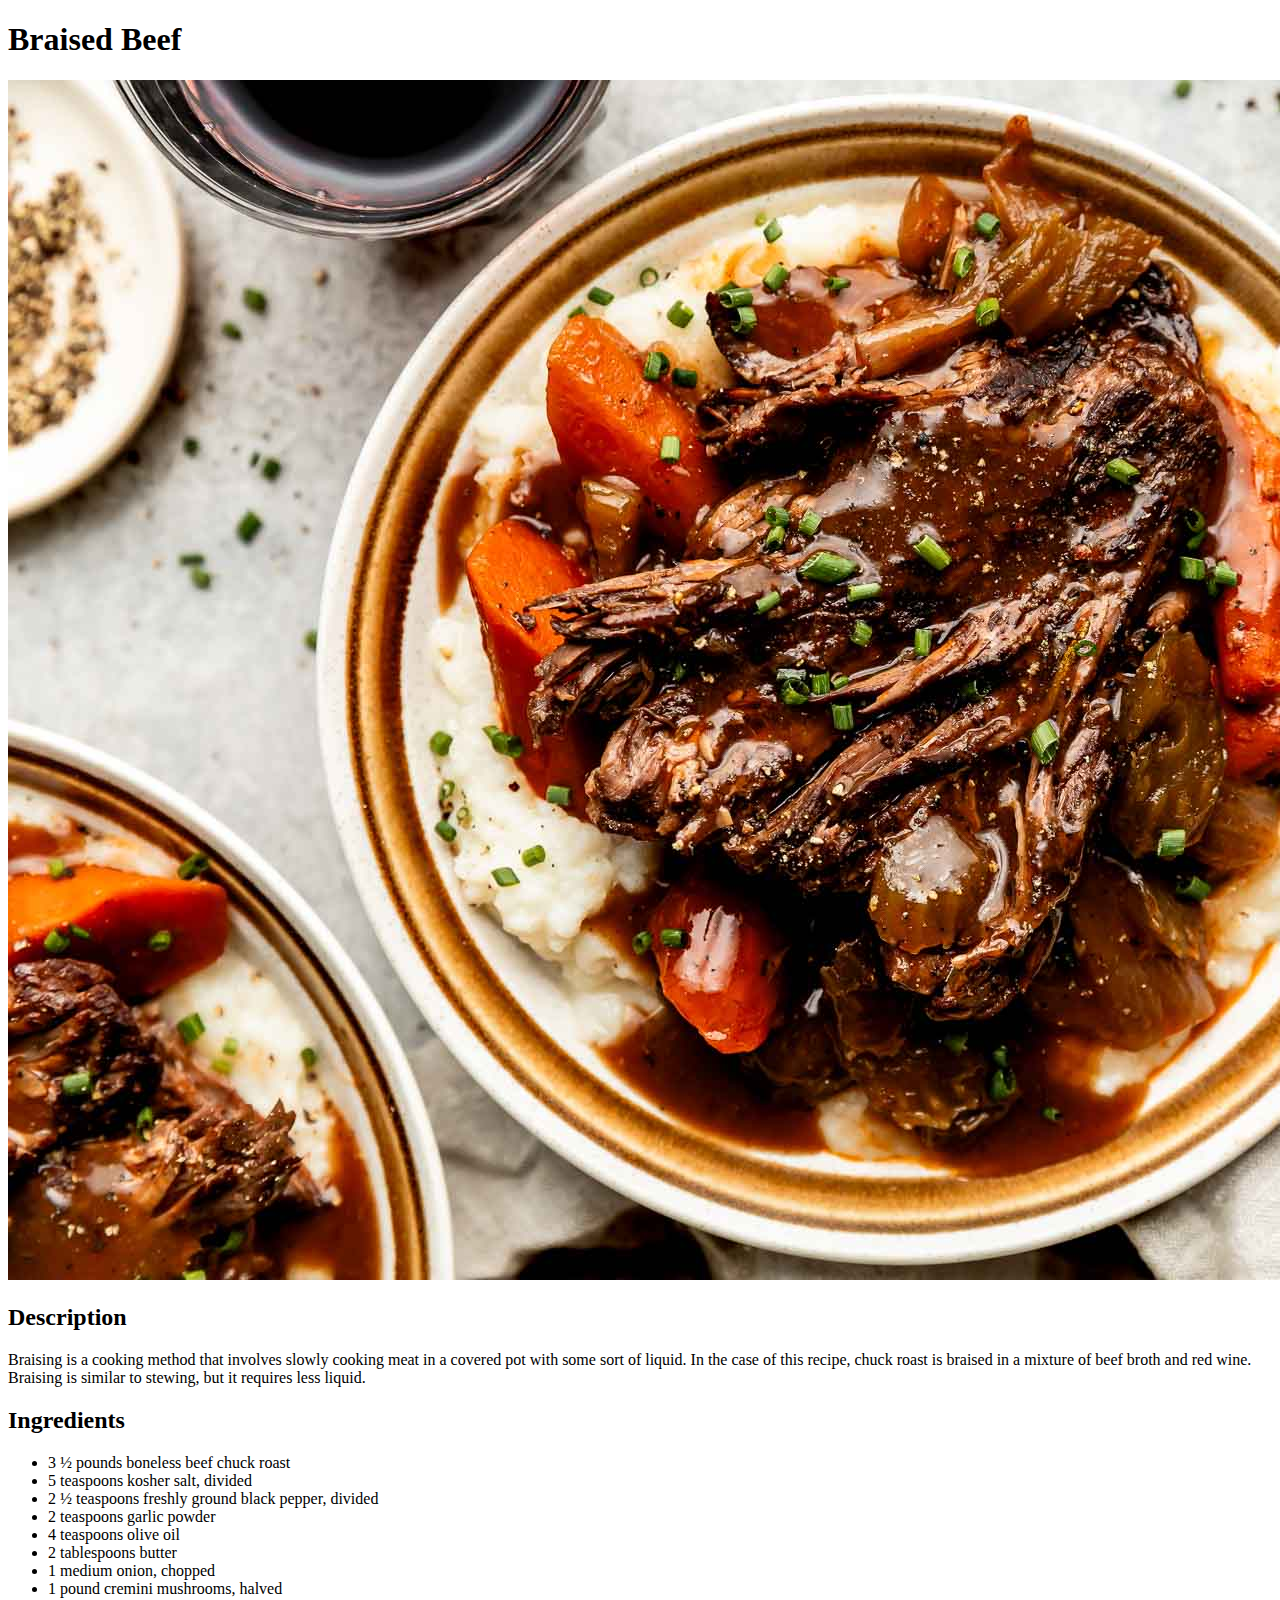
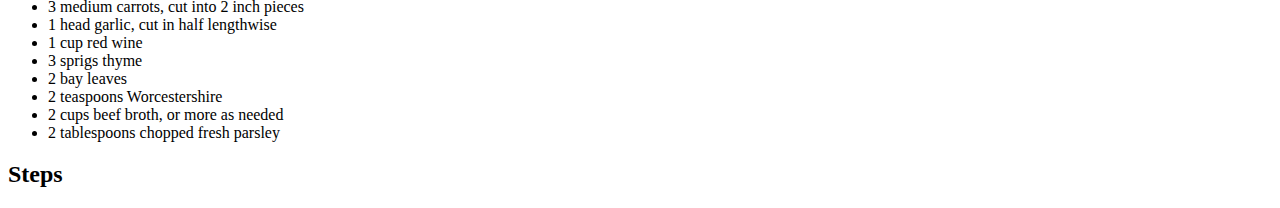
==== recipes/braisedBeef.html @ 13eb55a8 "create new html and css files for first recipe. add images to first recipe." ====
<!DOCTYPE html>
<html lang="en">

<head>
    <meta charset="UTF-8">
    <meta name="viewport" content="width=device-width, initial-scale=1.0">
    <title>Braised Beef</title>
</head>

<body>
    <h1>Braised Beef</h1>
    <img src="/images/beef/braisedbeef.jpg" alt="Braised beef in a pot">
    <h2>Description</h2>
    <p>Braising is a cooking method that involves slowly cooking meat in a covered pot with some sort of liquid. In the
        case of this recipe, chuck roast is braised in a mixture of beef broth and red wine. Braising is similar to
        stewing, but it requires less liquid.</p>
        <h2>Ingredients</h2>
        <ul>
            <li>3 ½ pounds boneless beef chuck roast</li>
            <li>5 teaspoons kosher salt, divided</li>
            <li>2 ½ teaspoons freshly ground black pepper, divided</li>
            <li>2 teaspoons garlic powder</li>
            <li>4 teaspoons olive oil</li>
            <li>2 tablespoons butter</li>
            <li>1 medium onion, chopped</li>
            <li>1 pound cremini mushrooms, halved</li>
            <li>3 medium carrots, cut into 2 inch pieces</li>
            <li>1 head garlic, cut in half lengthwise</li>
            <li>1 cup red wine</li>
            <li>3 sprigs thyme</li>
            <li>2 bay leaves</li>
            <li>2 teaspoons Worcestershire</li>
            <li>2 cups beef broth, or more as needed</li>
            <li>2 tablespoons chopped fresh parsley</li>
        </ul>
        <h2>Steps</h2>

</body>

</html>
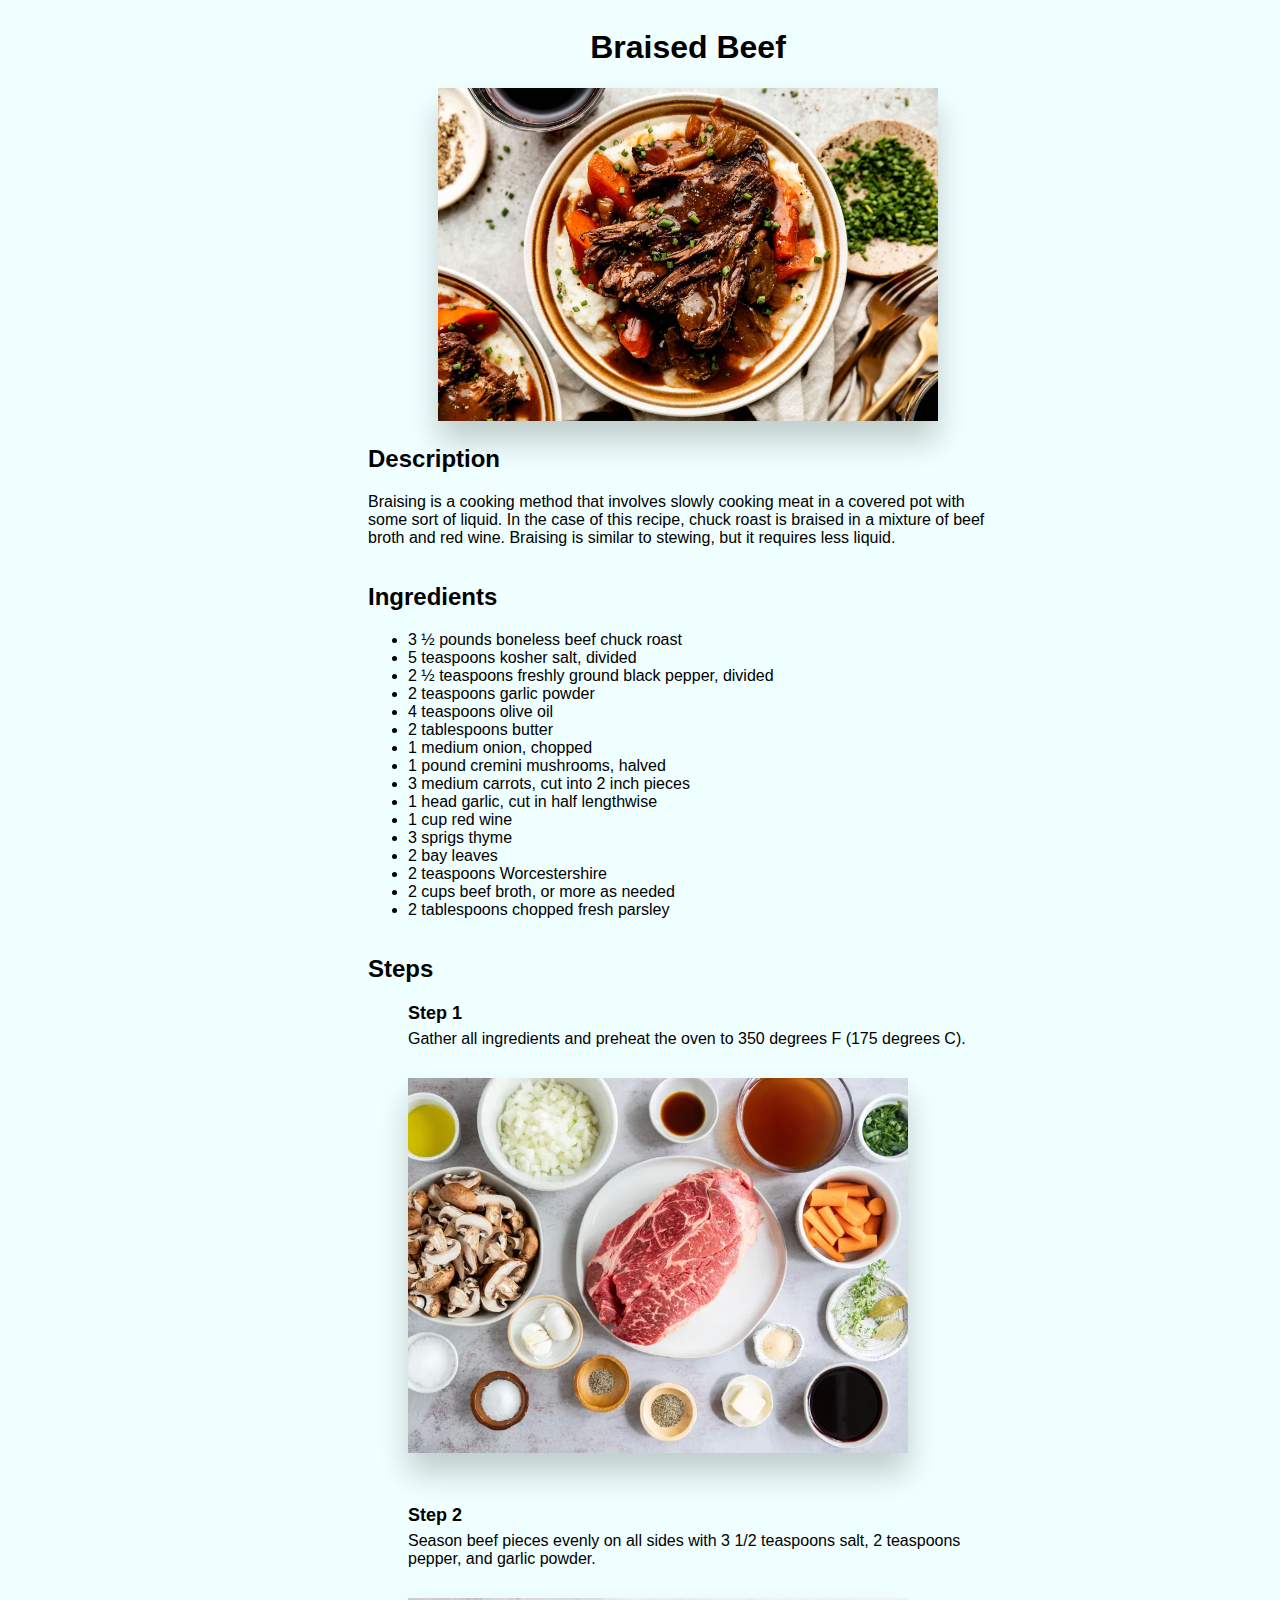
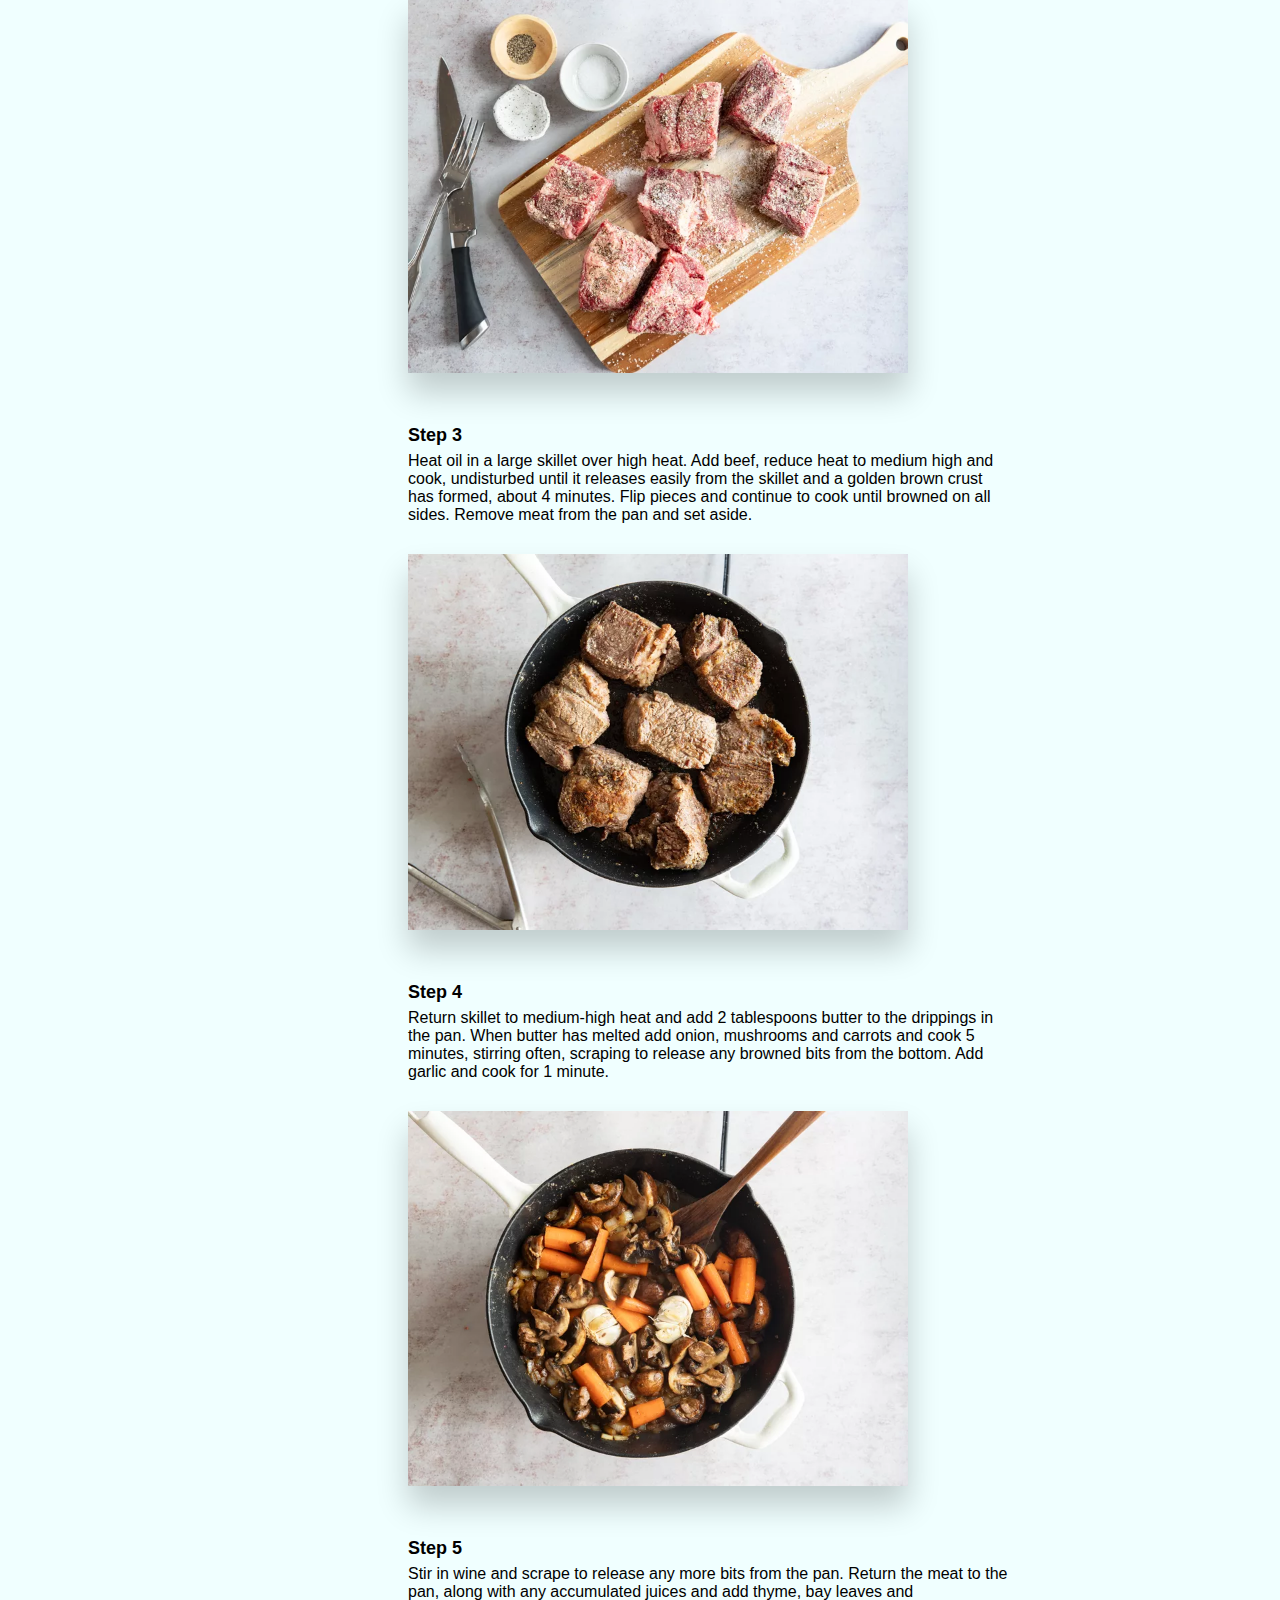
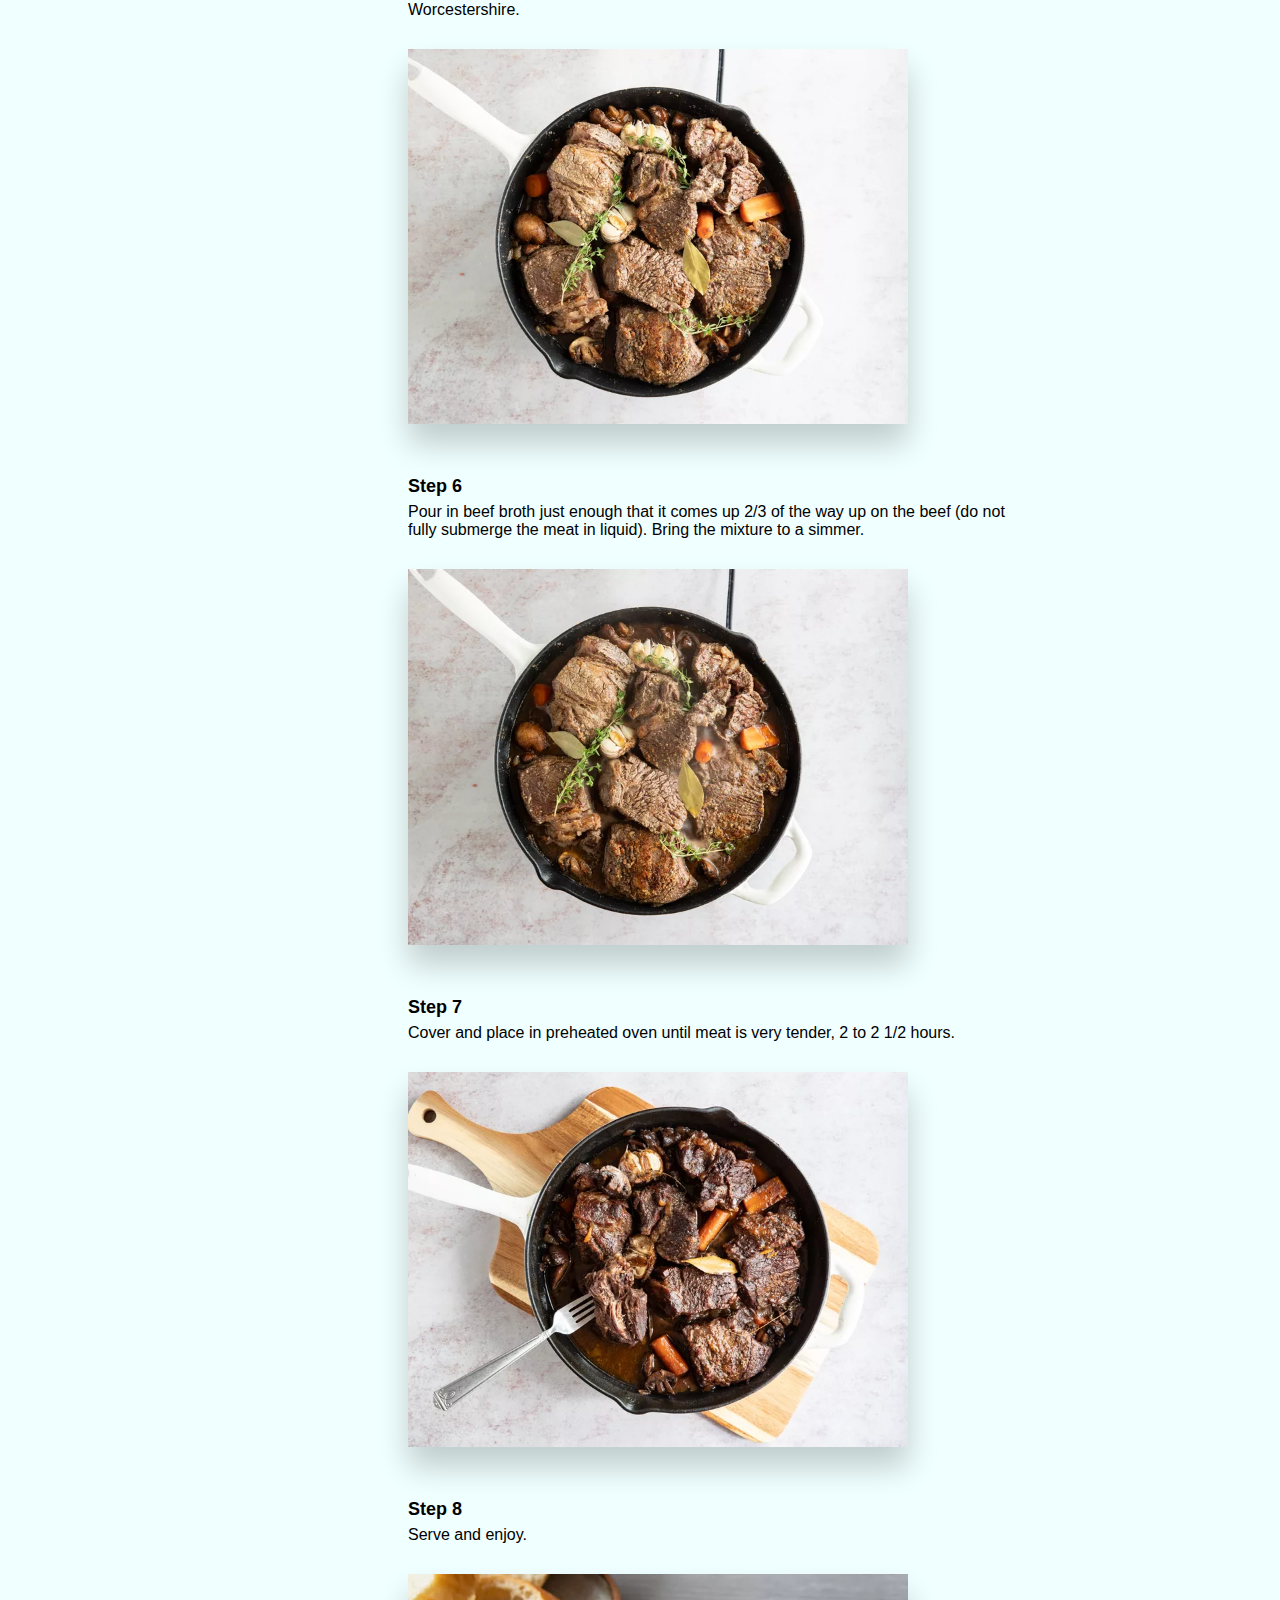
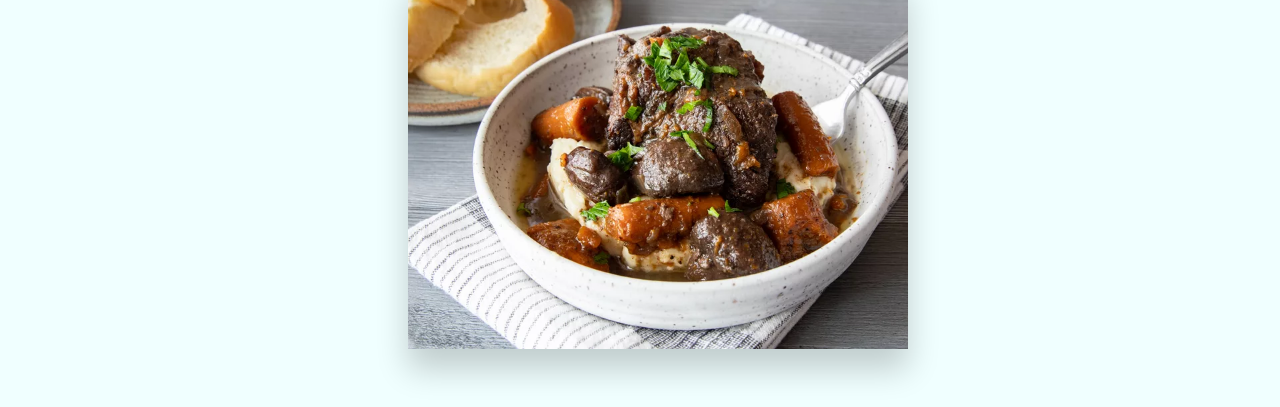
==== commit 66d1b3c3: "update css braisedbeef css. can use this structure for all other recipe pages." ====
--- a/recipes/braisedBeef.html
+++ b/recipes/braisedBeef.html
@@ -4,37 +4,94 @@
 <head>
     <meta charset="UTF-8">
     <meta name="viewport" content="width=device-width, initial-scale=1.0">
+    <link rel="stylesheet" href="braisedbeef.css">
     <title>Braised Beef</title>
 </head>
 
 <body>
+    <div id="intro">
     <h1>Braised Beef</h1>
-    <img src="/images/beef/braisedbeef.jpg" alt="Braised beef in a pot">
-    <h2>Description</h2>
+    <img id="main-img" src="/images/beef/braisedbeef.jpg" alt="Braised beef in a pot">
+    </div>
+    <div id="description">
+    <h2 id="section-title">Description</h2>
     <p>Braising is a cooking method that involves slowly cooking meat in a covered pot with some sort of liquid. In the
         case of this recipe, chuck roast is braised in a mixture of beef broth and red wine. Braising is similar to
         stewing, but it requires less liquid.</p>
-        <h2>Ingredients</h2>
-        <ul>
-            <li>3 ½ pounds boneless beef chuck roast</li>
-            <li>5 teaspoons kosher salt, divided</li>
-            <li>2 ½ teaspoons freshly ground black pepper, divided</li>
-            <li>2 teaspoons garlic powder</li>
-            <li>4 teaspoons olive oil</li>
-            <li>2 tablespoons butter</li>
-            <li>1 medium onion, chopped</li>
-            <li>1 pound cremini mushrooms, halved</li>
-            <li>3 medium carrots, cut into 2 inch pieces</li>
-            <li>1 head garlic, cut in half lengthwise</li>
-            <li>1 cup red wine</li>
-            <li>3 sprigs thyme</li>
-            <li>2 bay leaves</li>
-            <li>2 teaspoons Worcestershire</li>
-            <li>2 cups beef broth, or more as needed</li>
-            <li>2 tablespoons chopped fresh parsley</li>
-        </ul>
-        <h2>Steps</h2>
-
+    </div>
+    <div id="ingredients">
+    <h2 id="section-title">Ingredients</h2>
+    <ul>
+        <li>3 ½ pounds boneless beef chuck roast</li>
+        <li>5 teaspoons kosher salt, divided</li>
+        <li>2 ½ teaspoons freshly ground black pepper, divided</li>
+        <li>2 teaspoons garlic powder</li>
+        <li>4 teaspoons olive oil</li>
+        <li>2 tablespoons butter</li>
+        <li>1 medium onion, chopped</li>
+        <li>1 pound cremini mushrooms, halved</li>
+        <li>3 medium carrots, cut into 2 inch pieces</li>
+        <li>1 head garlic, cut in half lengthwise</li>
+        <li>1 cup red wine</li>
+        <li>3 sprigs thyme</li>
+        <li>2 bay leaves</li>
+        <li>2 teaspoons Worcestershire</li>
+        <li>2 cups beef broth, or more as needed</li>
+        <li>2 tablespoons chopped fresh parsley</li>
+    </ul>
+    </div>
+    <div id="steps">
+    <h2 id="section-title">Steps</h2>
+    <ol>
+        <li>
+            <p id="step-title">Step 1</p><br>
+            <p id="step-text">Gather all ingredients and preheat the oven to 350 degrees F (175 degrees C).</p>
+            <img id="step-img" src="/images/beef/step1.webp" alt="a variety of ingredients used in braised beef spread out on top of a kitchen countertop">
+        </li>
+        <li>
+            <p id="step-title">Step 2</p><br>
+            <p id="step-text">Season beef pieces evenly on all sides with 3 1/2 teaspoons salt, 2 teaspoons pepper, and garlic
+                powder.</p>
+                <img id="step-img" src="/images/beef/step2.webp" alt="large cuts of beef cut into cubes heavily covered in salt and spread over a cutting board">
+        </li>
+        <li>
+            <p id="step-title">Step 3</p><br>
+            <p id="step-text">Heat oil in a large skillet over high heat. Add beef, reduce heat to medium high and cook, undisturbed
+                until it releases easily from the skillet and a golden brown crust has formed, about 4 minutes. Flip
+                pieces and continue to cook until browned on all sides. Remove meat from the pan and set aside.</p>
+            <img id="step-img" src="/images/beef/step3.webp" alt="large pieces of beef cut into cubes being friend in a cast iron skillet">
+        </li>
+        <li>
+            <p id="step-title">Step 4</p><br>
+            <p id="step-text">Return skillet to medium-high heat and add 2 tablespoons butter to the drippings in the pan. When butter
+                has melted add onion, mushrooms and carrots and cook 5 minutes, stirring often, scraping to release any
+                browned bits from the bottom. Add garlic and cook for 1 minute.</p>
+            <img id="step-img" src="/images/beef/step4.webp" alt="chopped carrots, mushrooms and onions being sauteed in a cast iron skillet">
+        </li>
+        <li>
+            <p id="step-title">Step 5</p><br>
+            <p id="step-text">Stir in wine and scrape to release any more bits from the pan. Return the meat to the pan, along with any
+                accumulated juices and add thyme, bay leaves and Worcestershire.</p>
+            <img id="step-img" src="/images/beef/step5.webp" alt="large pieces of beef mixed with chopped carrots, mushrooms and onions topped with sprigs of thyme being cooked in a cast iron skillet">
+        </li>
+        <li>
+            <p id="step-title">Step 6</p><br>
+            <p id="step-text">Pour in beef broth just enough that it comes up 2/3 of the way up on the beef (do not fully submerge the
+                meat in liquid). Bring the mixture to a simmer.</p>
+            <img id="step-img" src="/images/beef/step6.webp" alt="large pieces of beef mixed with chopped carrots, mushrooms and onions topped with sprigs of thyme being cooked in a cast iron skillet">
+        </li>
+        <li>
+            <p id="step-title">Step 7</p><br>
+            <p id="step-text">Cover and place in preheated oven until meat is very tender, 2 to 2 1/2 hours.</p>
+            <img id="step-img" src="/images/beef/step7.webp" alt="braised beef with chopped carrots, mushrooms and onions in a sauce inside of a skillet that is on top of a wooden cutting board">
+        </li>
+        <li>
+            <p id="step-title">Step 8</p><br>
+            <p id="step-text">Serve and enjoy.</p>
+            <img id="step-img" src="/images/beef/step8.webp" alt="a bowl of braised beef stew">
+        </li>
+    </ol>
+    </div>
 </body>
 
 </html>--- a/recipes/braisedbeef.css
+++ b/recipes/braisedbeef.css
@@ -0,0 +1,46 @@
+body {
+    display: grid;
+    max-width: 50%;
+    padding: 0px 0px 0px 360px;
+    font-family: Tahoma, sans-serif ;
+    background-color: azure;
+}
+#intro {
+    text-align: center;
+}
+#main-img {
+    max-width: 500px;
+    max-height: auto;
+}
+
+#description {
+    text-align: left;
+}
+#ingredients {
+    
+}
+ol>li {
+    list-style-type: none;
+}
+
+#step-text {
+    margin-top: -30px;
+    font-size: 16px;
+    margin-bottom: 30px;
+}
+#step-title {
+    font-weight: bold;
+    font-size: 18px;
+    
+}
+#step-img {
+    max-width: 500px;
+    max-height: auto;
+    margin-bottom: 30px;
+}
+#section-title {
+    text-align: left;
+}
+img {
+    box-shadow: rgba(0, 0, 0, 0.2) 0px 20px 30px;
+}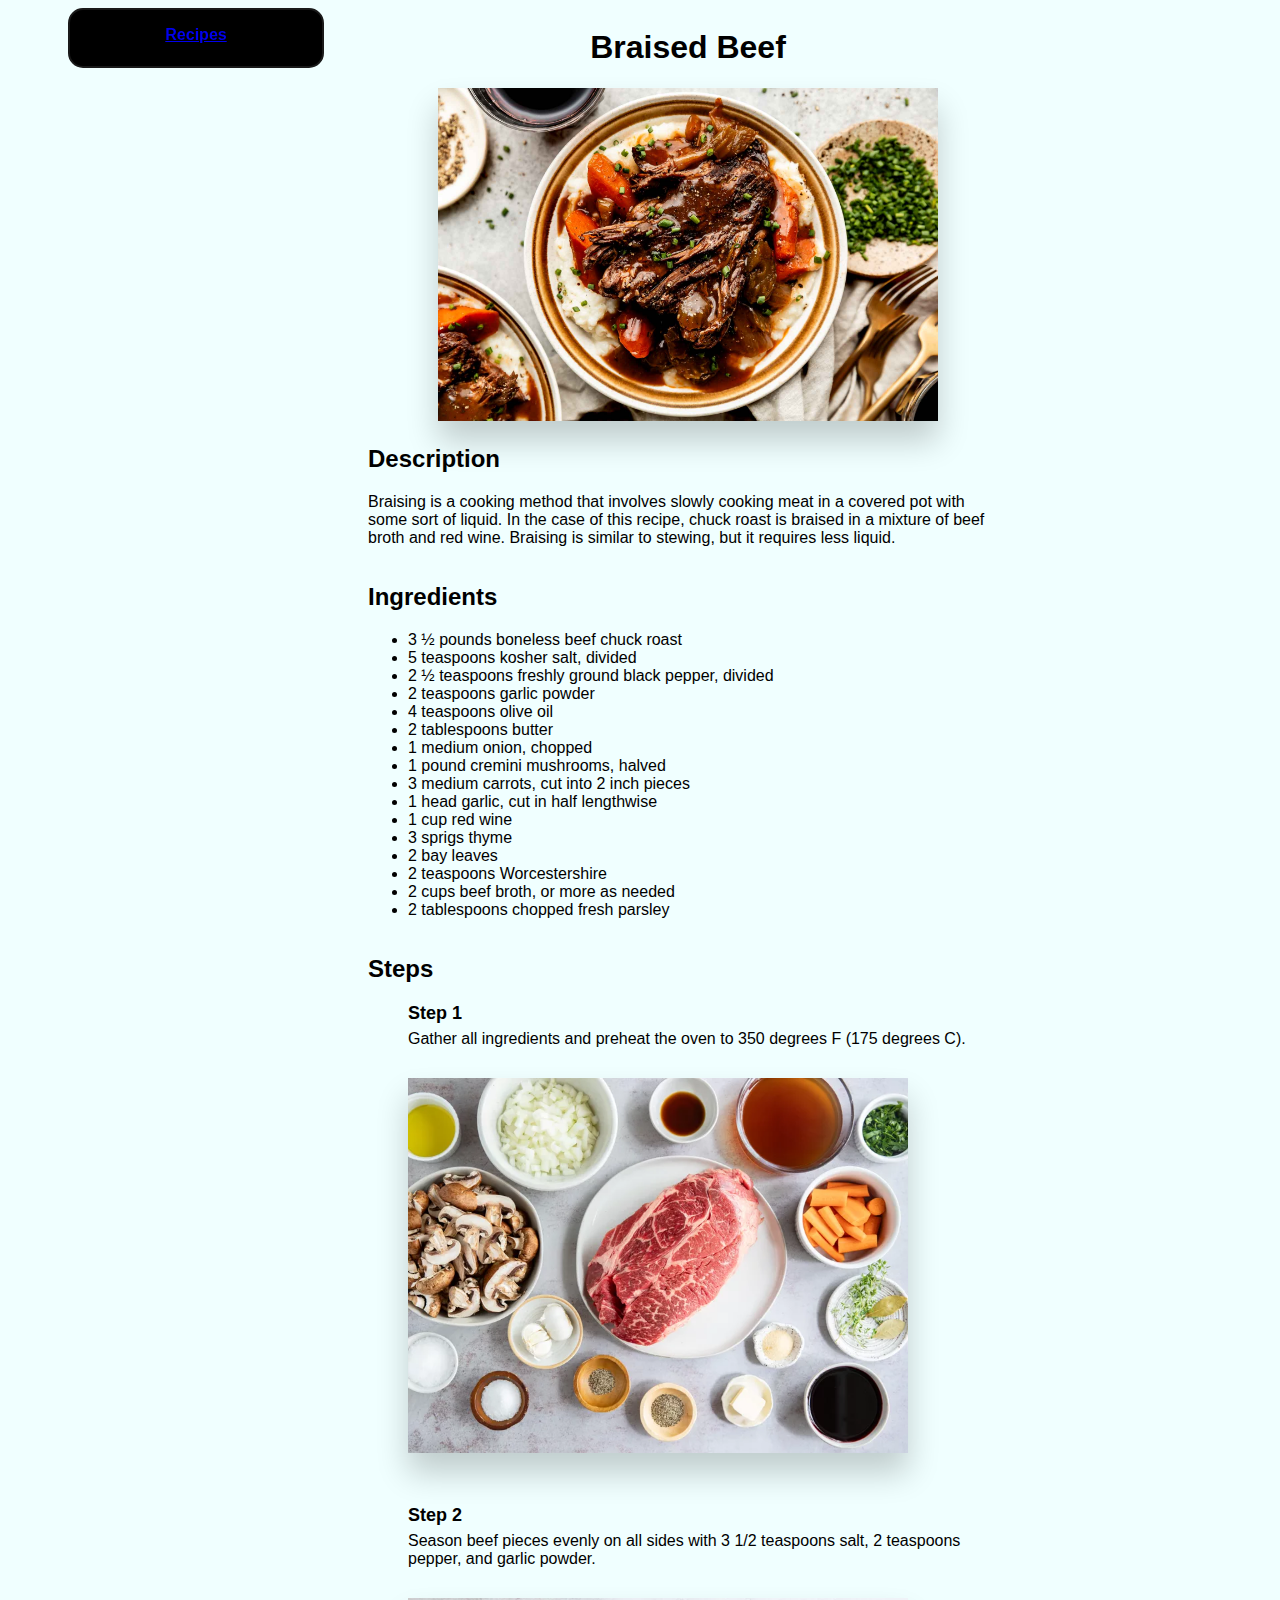
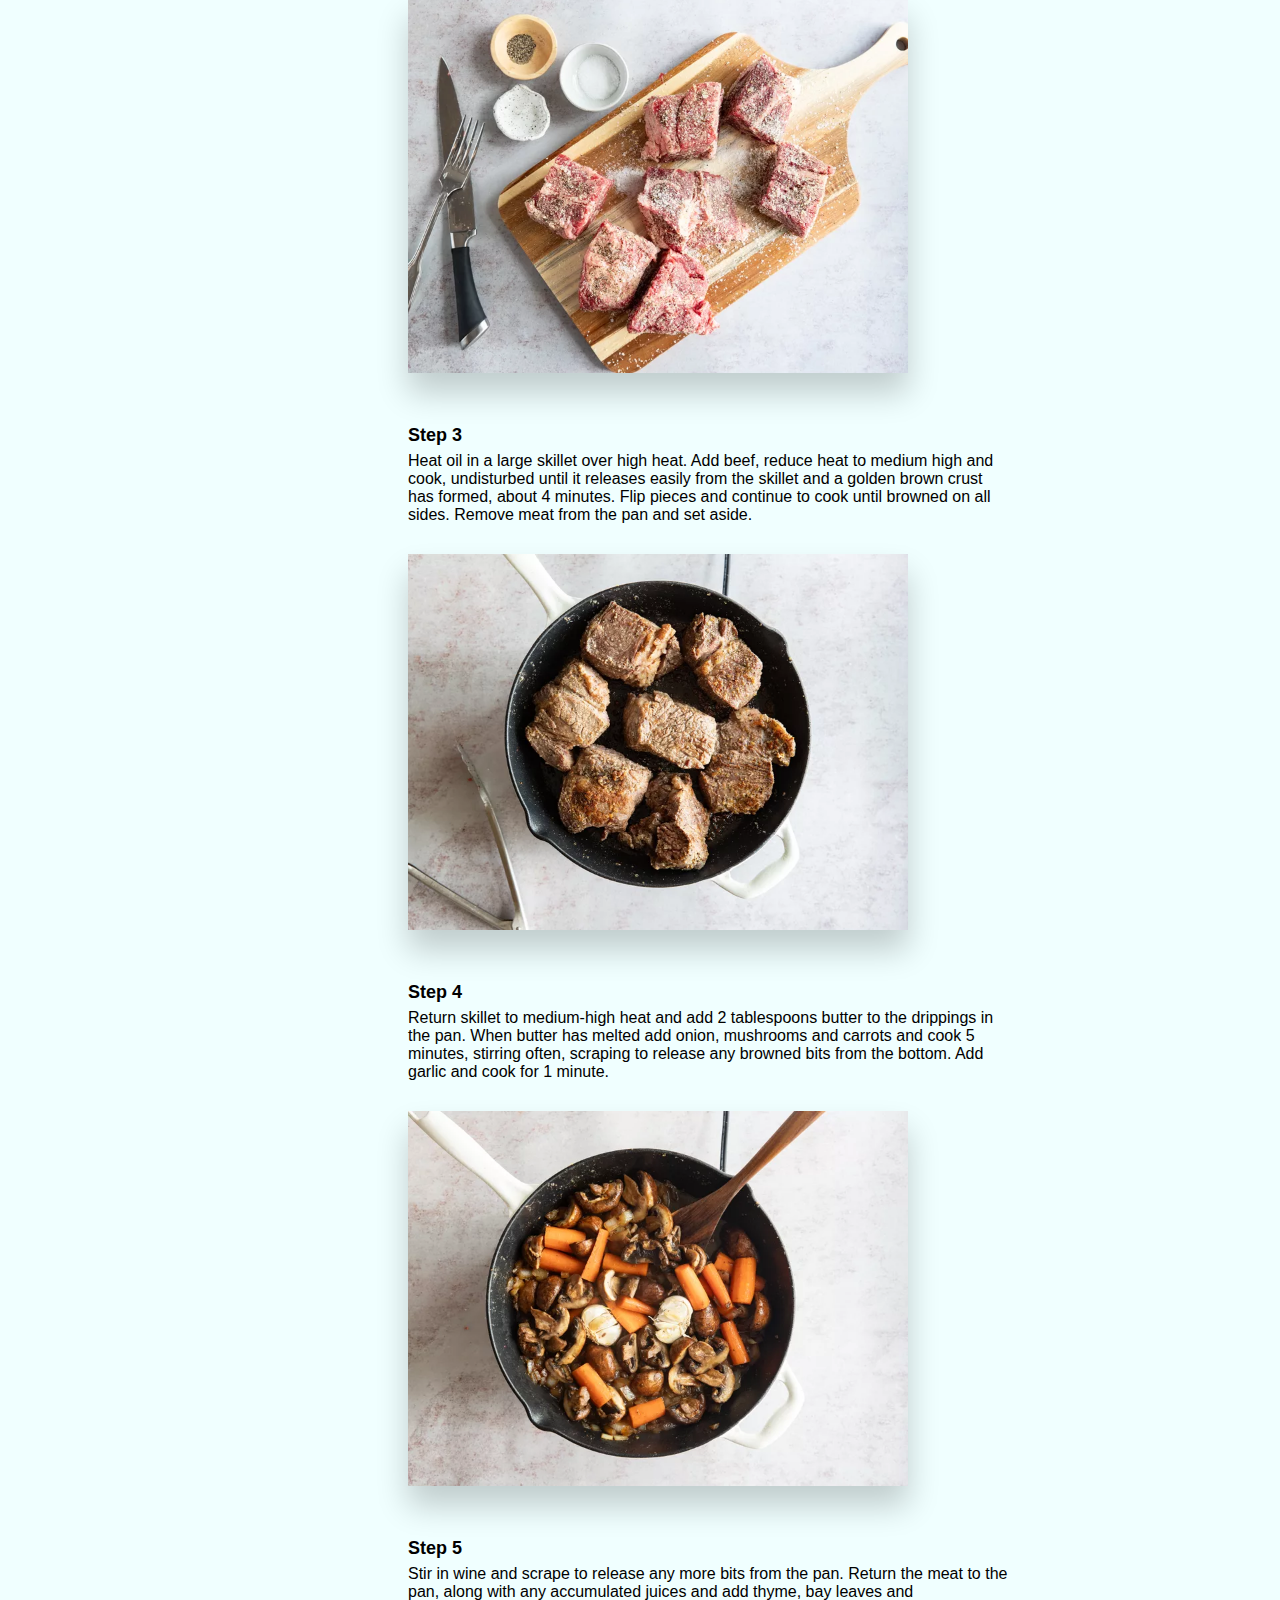
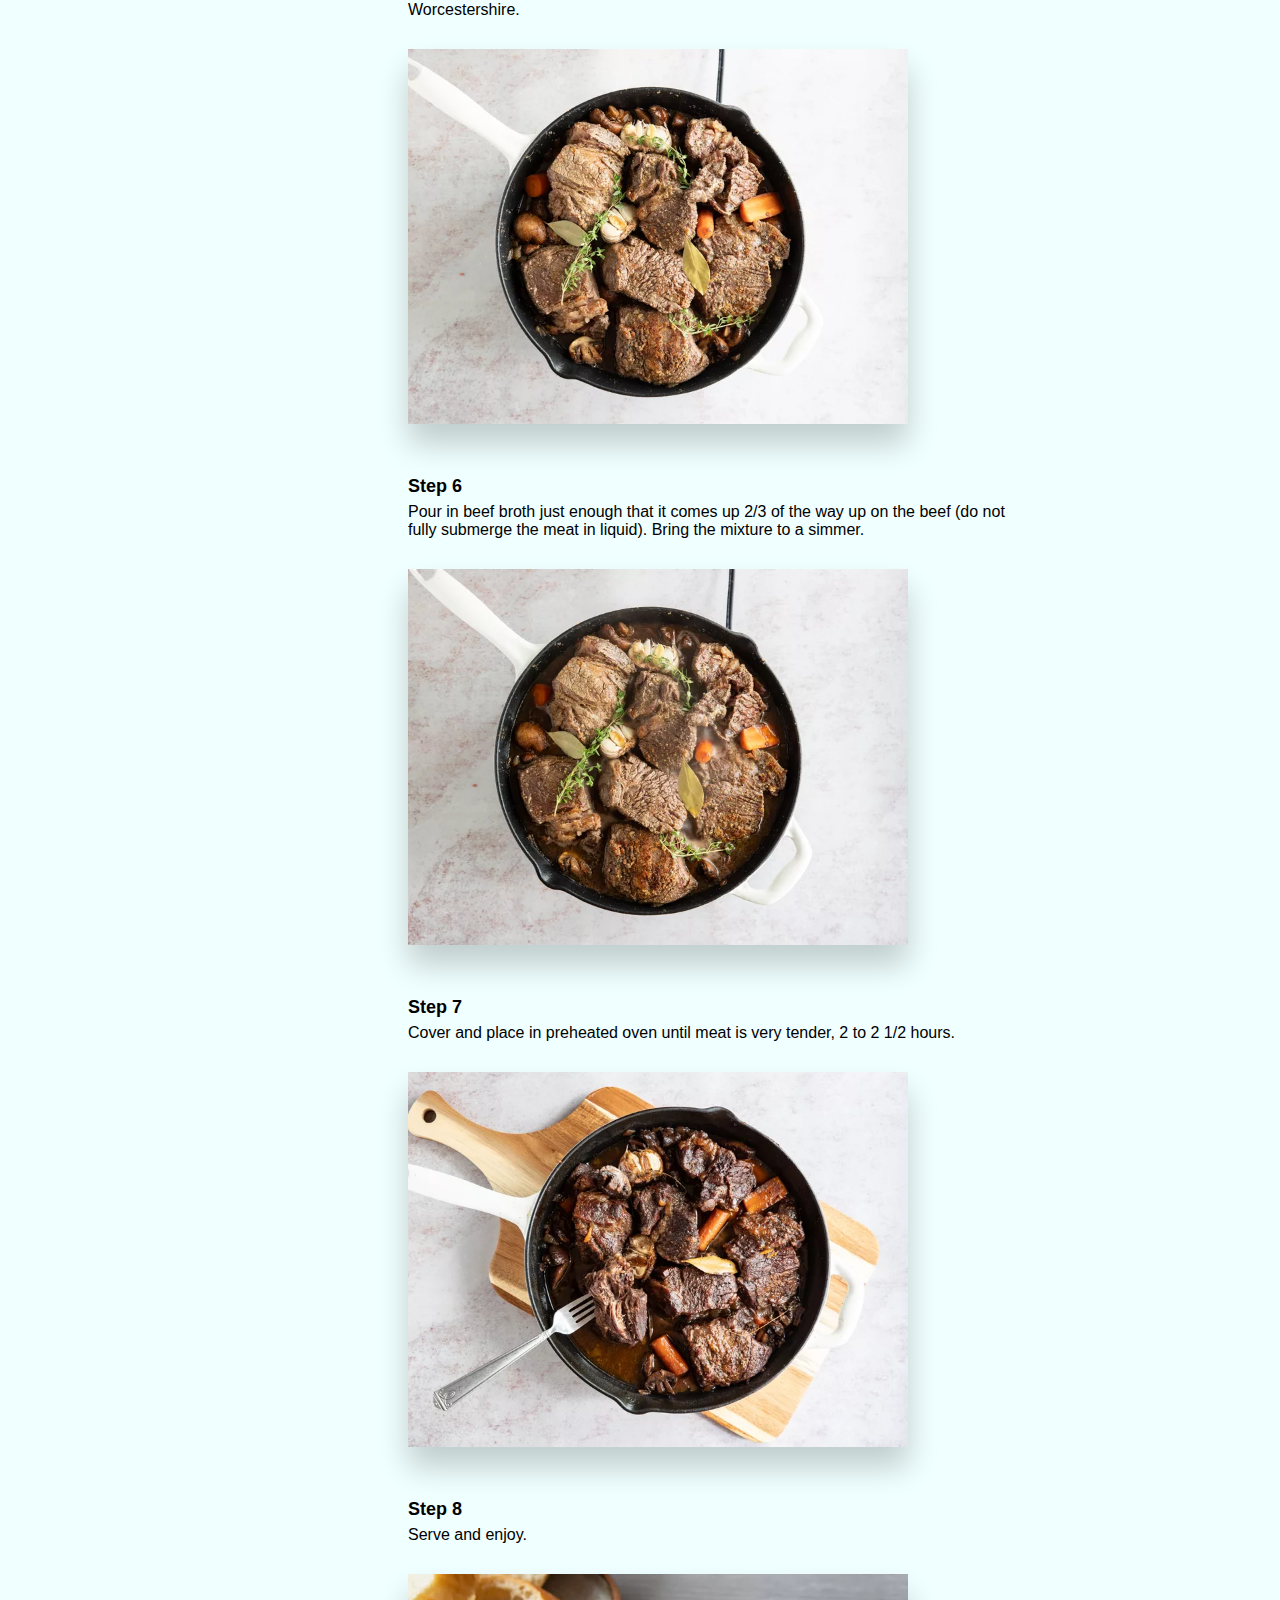
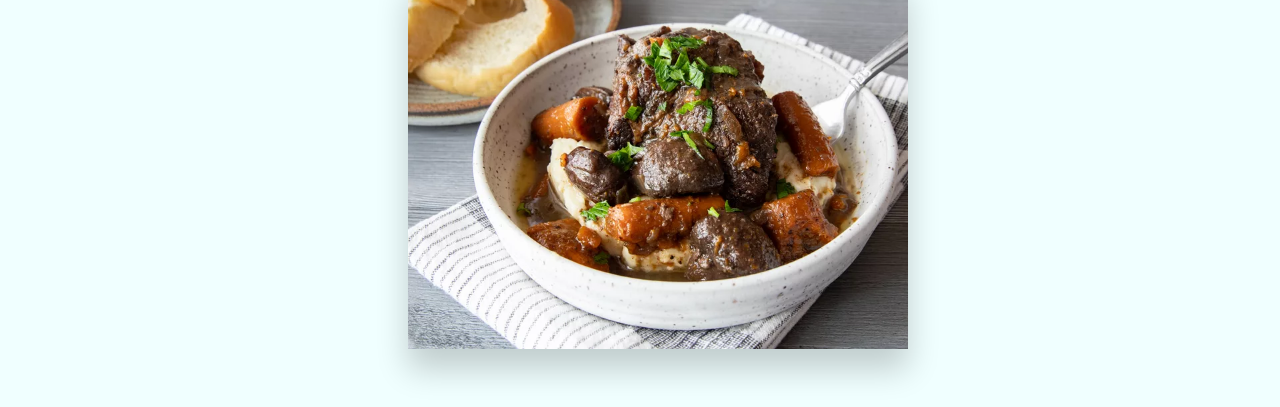
==== commit 64d9a42e: "website finish" ====
--- a/recipes/braisedBeef.html
+++ b/recipes/braisedBeef.html
@@ -10,87 +10,102 @@
 
 <body>
     <div id="intro">
-    <h1>Braised Beef</h1>
-    <img id="main-img" src="/images/beef/braisedbeef.jpg" alt="Braised beef in a pot">
+        <button type="button" id="button"><a href="/index.html">Recipes</a></button>
+        <h1>Braised Beef</h1>
+        <img id="main-img" src="/images/beef/braisedbeef.jpg" alt="Braised beef in a pot">
     </div>
     <div id="description">
-    <h2 id="section-title">Description</h2>
-    <p>Braising is a cooking method that involves slowly cooking meat in a covered pot with some sort of liquid. In the
-        case of this recipe, chuck roast is braised in a mixture of beef broth and red wine. Braising is similar to
-        stewing, but it requires less liquid.</p>
+        <h2 id="section-title">Description</h2>
+        <p>Braising is a cooking method that involves slowly cooking meat in a covered pot with some sort of liquid. In
+            the
+            case of this recipe, chuck roast is braised in a mixture of beef broth and red wine. Braising is similar to
+            stewing, but it requires less liquid.</p>
     </div>
     <div id="ingredients">
-    <h2 id="section-title">Ingredients</h2>
-    <ul>
-        <li>3 ½ pounds boneless beef chuck roast</li>
-        <li>5 teaspoons kosher salt, divided</li>
-        <li>2 ½ teaspoons freshly ground black pepper, divided</li>
-        <li>2 teaspoons garlic powder</li>
-        <li>4 teaspoons olive oil</li>
-        <li>2 tablespoons butter</li>
-        <li>1 medium onion, chopped</li>
-        <li>1 pound cremini mushrooms, halved</li>
-        <li>3 medium carrots, cut into 2 inch pieces</li>
-        <li>1 head garlic, cut in half lengthwise</li>
-        <li>1 cup red wine</li>
-        <li>3 sprigs thyme</li>
-        <li>2 bay leaves</li>
-        <li>2 teaspoons Worcestershire</li>
-        <li>2 cups beef broth, or more as needed</li>
-        <li>2 tablespoons chopped fresh parsley</li>
-    </ul>
+        <h2 id="section-title">Ingredients</h2>
+        <ul>
+            <li>3 ½ pounds boneless beef chuck roast</li>
+            <li>5 teaspoons kosher salt, divided</li>
+            <li>2 ½ teaspoons freshly ground black pepper, divided</li>
+            <li>2 teaspoons garlic powder</li>
+            <li>4 teaspoons olive oil</li>
+            <li>2 tablespoons butter</li>
+            <li>1 medium onion, chopped</li>
+            <li>1 pound cremini mushrooms, halved</li>
+            <li>3 medium carrots, cut into 2 inch pieces</li>
+            <li>1 head garlic, cut in half lengthwise</li>
+            <li>1 cup red wine</li>
+            <li>3 sprigs thyme</li>
+            <li>2 bay leaves</li>
+            <li>2 teaspoons Worcestershire</li>
+            <li>2 cups beef broth, or more as needed</li>
+            <li>2 tablespoons chopped fresh parsley</li>
+        </ul>
     </div>
     <div id="steps">
-    <h2 id="section-title">Steps</h2>
-    <ol>
-        <li>
-            <p id="step-title">Step 1</p><br>
-            <p id="step-text">Gather all ingredients and preheat the oven to 350 degrees F (175 degrees C).</p>
-            <img id="step-img" src="/images/beef/step1.webp" alt="a variety of ingredients used in braised beef spread out on top of a kitchen countertop">
-        </li>
-        <li>
-            <p id="step-title">Step 2</p><br>
-            <p id="step-text">Season beef pieces evenly on all sides with 3 1/2 teaspoons salt, 2 teaspoons pepper, and garlic
-                powder.</p>
-                <img id="step-img" src="/images/beef/step2.webp" alt="large cuts of beef cut into cubes heavily covered in salt and spread over a cutting board">
-        </li>
-        <li>
-            <p id="step-title">Step 3</p><br>
-            <p id="step-text">Heat oil in a large skillet over high heat. Add beef, reduce heat to medium high and cook, undisturbed
-                until it releases easily from the skillet and a golden brown crust has formed, about 4 minutes. Flip
-                pieces and continue to cook until browned on all sides. Remove meat from the pan and set aside.</p>
-            <img id="step-img" src="/images/beef/step3.webp" alt="large pieces of beef cut into cubes being friend in a cast iron skillet">
-        </li>
-        <li>
-            <p id="step-title">Step 4</p><br>
-            <p id="step-text">Return skillet to medium-high heat and add 2 tablespoons butter to the drippings in the pan. When butter
-                has melted add onion, mushrooms and carrots and cook 5 minutes, stirring often, scraping to release any
-                browned bits from the bottom. Add garlic and cook for 1 minute.</p>
-            <img id="step-img" src="/images/beef/step4.webp" alt="chopped carrots, mushrooms and onions being sauteed in a cast iron skillet">
-        </li>
-        <li>
-            <p id="step-title">Step 5</p><br>
-            <p id="step-text">Stir in wine and scrape to release any more bits from the pan. Return the meat to the pan, along with any
-                accumulated juices and add thyme, bay leaves and Worcestershire.</p>
-            <img id="step-img" src="/images/beef/step5.webp" alt="large pieces of beef mixed with chopped carrots, mushrooms and onions topped with sprigs of thyme being cooked in a cast iron skillet">
-        </li>
-        <li>
-            <p id="step-title">Step 6</p><br>
-            <p id="step-text">Pour in beef broth just enough that it comes up 2/3 of the way up on the beef (do not fully submerge the
-                meat in liquid). Bring the mixture to a simmer.</p>
-            <img id="step-img" src="/images/beef/step6.webp" alt="large pieces of beef mixed with chopped carrots, mushrooms and onions topped with sprigs of thyme being cooked in a cast iron skillet">
-        </li>
-        <li>
-            <p id="step-title">Step 7</p><br>
-            <p id="step-text">Cover and place in preheated oven until meat is very tender, 2 to 2 1/2 hours.</p>
-            <img id="step-img" src="/images/beef/step7.webp" alt="braised beef with chopped carrots, mushrooms and onions in a sauce inside of a skillet that is on top of a wooden cutting board">
-        </li>
-        <li>
-            <p id="step-title">Step 8</p><br>
-            <p id="step-text">Serve and enjoy.</p>
-            <img id="step-img" src="/images/beef/step8.webp" alt="a bowl of braised beef stew">
-        </li>
-    </ol>
+        <h2 id="section-title">Steps</h2>
+        <ol>
+            <li>
+                <p id="step-title">Step 1</p><br>
+                <p id="step-text">Gather all ingredients and preheat the oven to 350 degrees F (175 degrees C).</p>
+                <img id="step-img" src="/images/beef/step1.webp"
+                    alt="a variety of ingredients used in braised beef spread out on top of a kitchen countertop">
+            </li>
+            <li>
+                <p id="step-title">Step 2</p><br>
+                <p id="step-text">Season beef pieces evenly on all sides with 3 1/2 teaspoons salt, 2 teaspoons pepper,
+                    and garlic
+                    powder.</p>
+                <img id="step-img" src="/images/beef/step2.webp"
+                    alt="large cuts of beef cut into cubes heavily covered in salt and spread over a cutting board">
+            </li>
+            <li>
+                <p id="step-title">Step 3</p><br>
+                <p id="step-text">Heat oil in a large skillet over high heat. Add beef, reduce heat to medium high and
+                    cook, undisturbed
+                    until it releases easily from the skillet and a golden brown crust has formed, about 4 minutes. Flip
+                    pieces and continue to cook until browned on all sides. Remove meat from the pan and set aside.</p>
+                <img id="step-img" src="/images/beef/step3.webp"
+                    alt="large pieces of beef cut into cubes being friend in a cast iron skillet">
+            </li>
+            <li>
+                <p id="step-title">Step 4</p><br>
+                <p id="step-text">Return skillet to medium-high heat and add 2 tablespoons butter to the drippings in
+                    the pan. When butter
+                    has melted add onion, mushrooms and carrots and cook 5 minutes, stirring often, scraping to release
+                    any
+                    browned bits from the bottom. Add garlic and cook for 1 minute.</p>
+                <img id="step-img" src="/images/beef/step4.webp"
+                    alt="chopped carrots, mushrooms and onions being sauteed in a cast iron skillet">
+            </li>
+            <li>
+                <p id="step-title">Step 5</p><br>
+                <p id="step-text">Stir in wine and scrape to release any more bits from the pan. Return the meat to the
+                    pan, along with any
+                    accumulated juices and add thyme, bay leaves and Worcestershire.</p>
+                <img id="step-img" src="/images/beef/step5.webp"
+                    alt="large pieces of beef mixed with chopped carrots, mushrooms and onions topped with sprigs of thyme being cooked in a cast iron skillet">
+            </li>
+            <li>
+                <p id="step-title">Step 6</p><br>
+                <p id="step-text">Pour in beef broth just enough that it comes up 2/3 of the way up on the beef (do not
+                    fully submerge the
+                    meat in liquid). Bring the mixture to a simmer.</p>
+                <img id="step-img" src="/images/beef/step6.webp"
+                    alt="large pieces of beef mixed with chopped carrots, mushrooms and onions topped with sprigs of thyme being cooked in a cast iron skillet">
+            </li>
+            <li>
+                <p id="step-title">Step 7</p><br>
+                <p id="step-text">Cover and place in preheated oven until meat is very tender, 2 to 2 1/2 hours.</p>
+                <img id="step-img" src="/images/beef/step7.webp"
+                    alt="braised beef with chopped carrots, mushrooms and onions in a sauce inside of a skillet that is on top of a wooden cutting board">
+            </li>
+            <li>
+                <p id="step-title">Step 8</p><br>
+                <p id="step-text">Serve and enjoy.</p>
+                <img id="step-img" src="/images/beef/step8.webp" alt="a bowl of braised beef stew">
+            </li>
+        </ol>
     </div>
 </body>
 
--- a/recipes/braisedbeef.css
+++ b/recipes/braisedbeef.css
@@ -2,12 +2,14 @@
     display: grid;
     max-width: 50%;
     padding: 0px 0px 0px 360px;
-    font-family: Tahoma, sans-serif ;
+    font-family: Tahoma, sans-serif;
     background-color: azure;
 }
+
 #intro {
     text-align: center;
 }
+
 #main-img {
     max-width: 500px;
     max-height: auto;
@@ -16,9 +18,7 @@
 #description {
     text-align: left;
 }
-#ingredients {
-    
-}
+
 ol>li {
     list-style-type: none;
 }
@@ -28,19 +28,66 @@
     font-size: 16px;
     margin-bottom: 30px;
 }
+
 #step-title {
     font-weight: bold;
     font-size: 18px;
-    
+
 }
+
 #step-img {
     max-width: 500px;
     max-height: auto;
     margin-bottom: 30px;
 }
+
 #section-title {
     text-align: left;
 }
+
 img {
     box-shadow: rgba(0, 0, 0, 0.2) 0px 20px 30px;
+}
+
+#button {
+    appearance: none;
+    background-color: #000000;
+    border: 2px solid #1A1A1A;
+    border-radius: 15px;
+    box-sizing: border-box;
+    color: azure;
+    cursor: pointer;
+    display: grid;
+    position: fixed;
+    font-family: Tahoma, sans-serif;
+    font-size: 16px;
+    font-weight: 600;
+    line-height: normal;
+    margin-left: -300px;
+    min-height: 60px;
+    min-width: 0;
+    outline: none;
+    padding: 16px 24px;
+    text-align: center;
+    text-decoration: none;
+    transition: all 300ms cubic-bezier(.23, 1, 0.32, 1);
+    user-select: none;
+    -webkit-user-select: none;
+    touch-action: manipulation;
+    width: 20%;
+    will-change: transform;
+}
+
+#button:disabled {
+    pointer-events: none;
+}
+
+#button:hover {
+    box-shadow: rgba(0, 0, 0, 0.25) 0 8px 15px;
+    transform: translateY(-2px);
+}
+
+#button:active {
+    box-shadow: none;
+    transform: translateY(0);
 }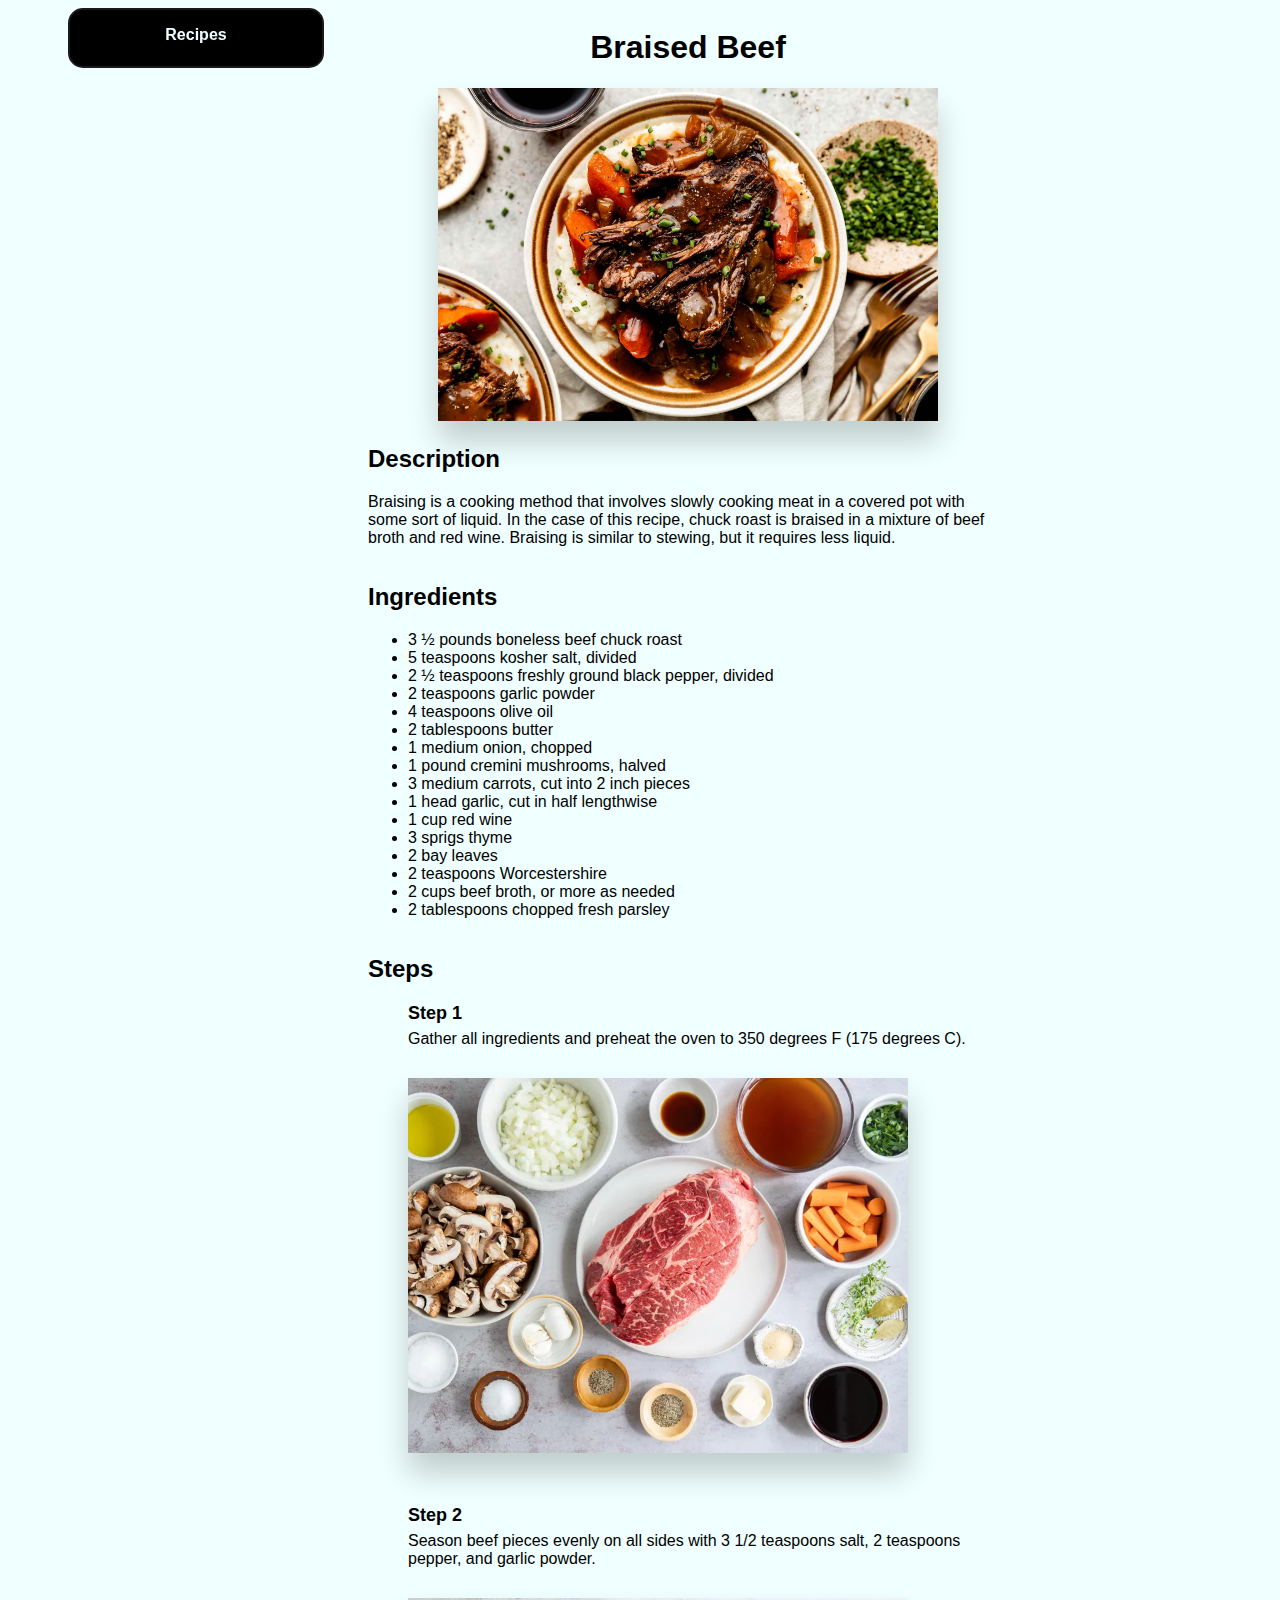
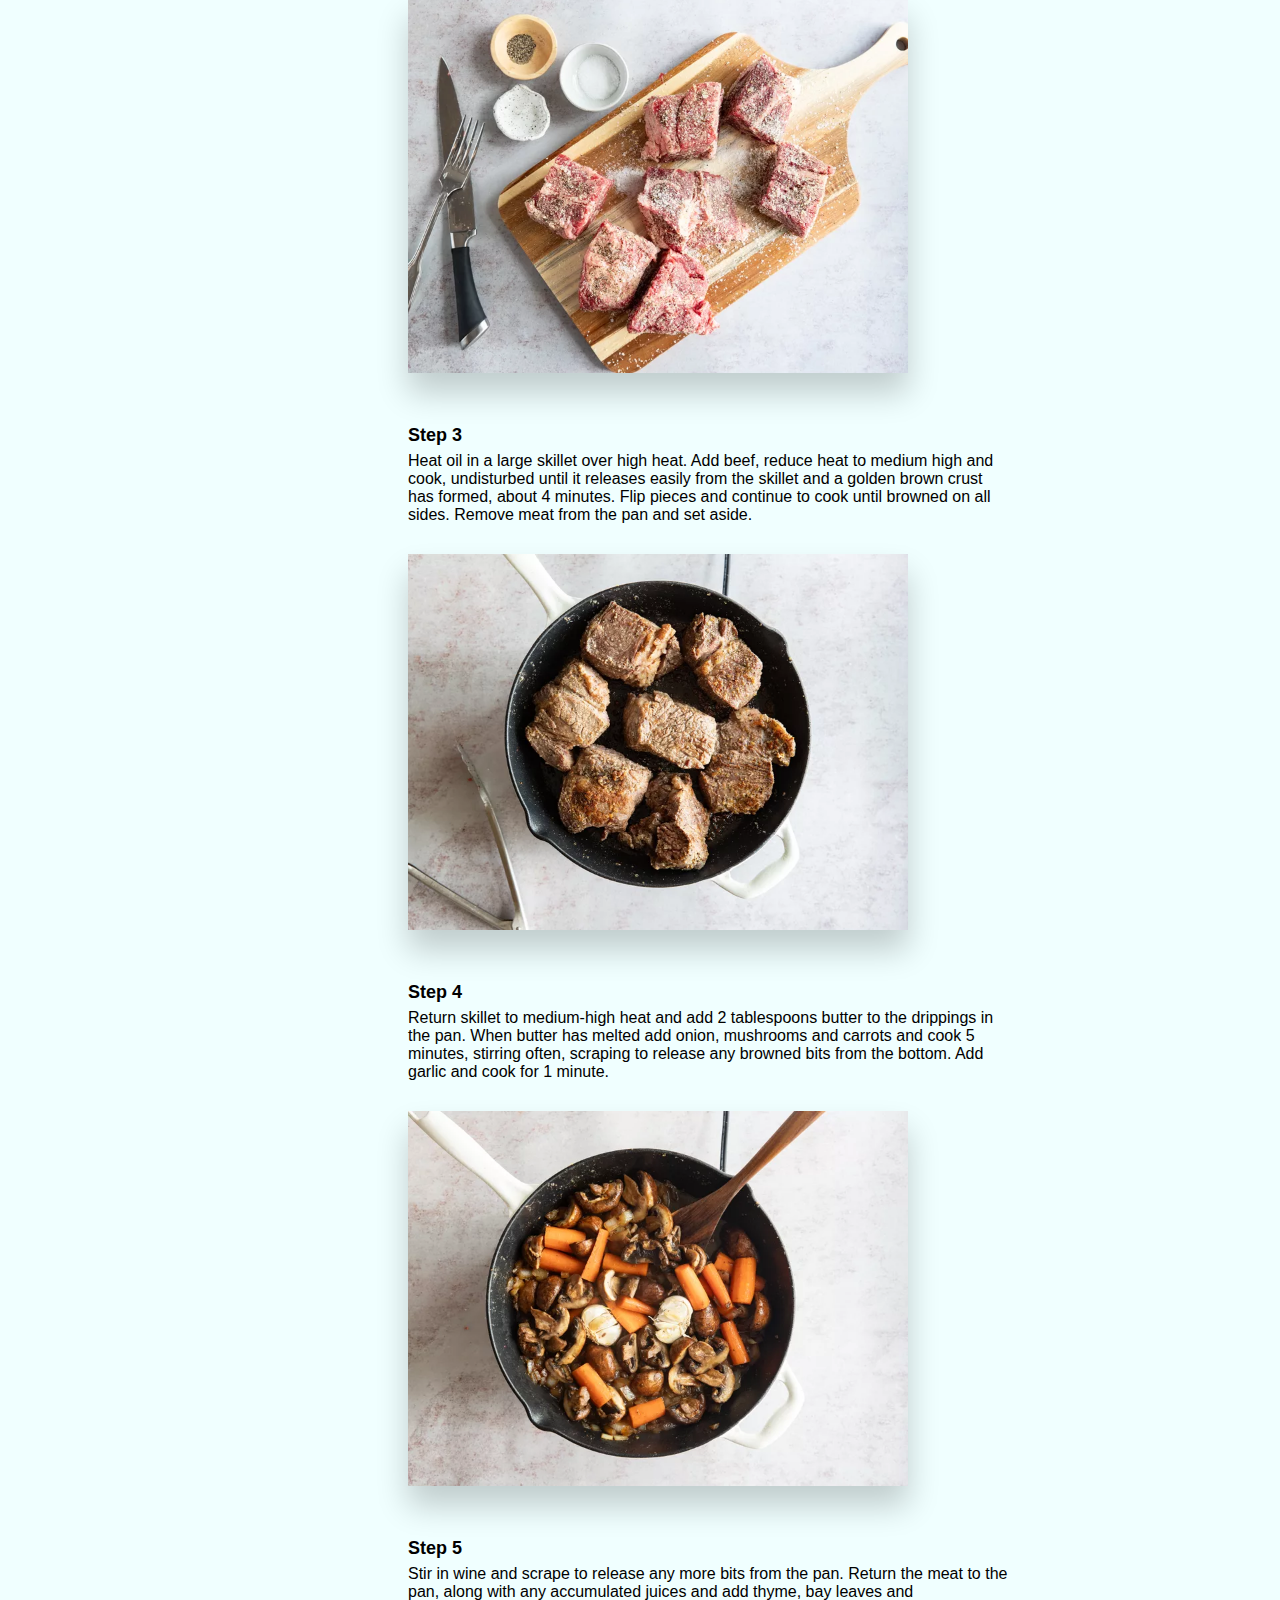
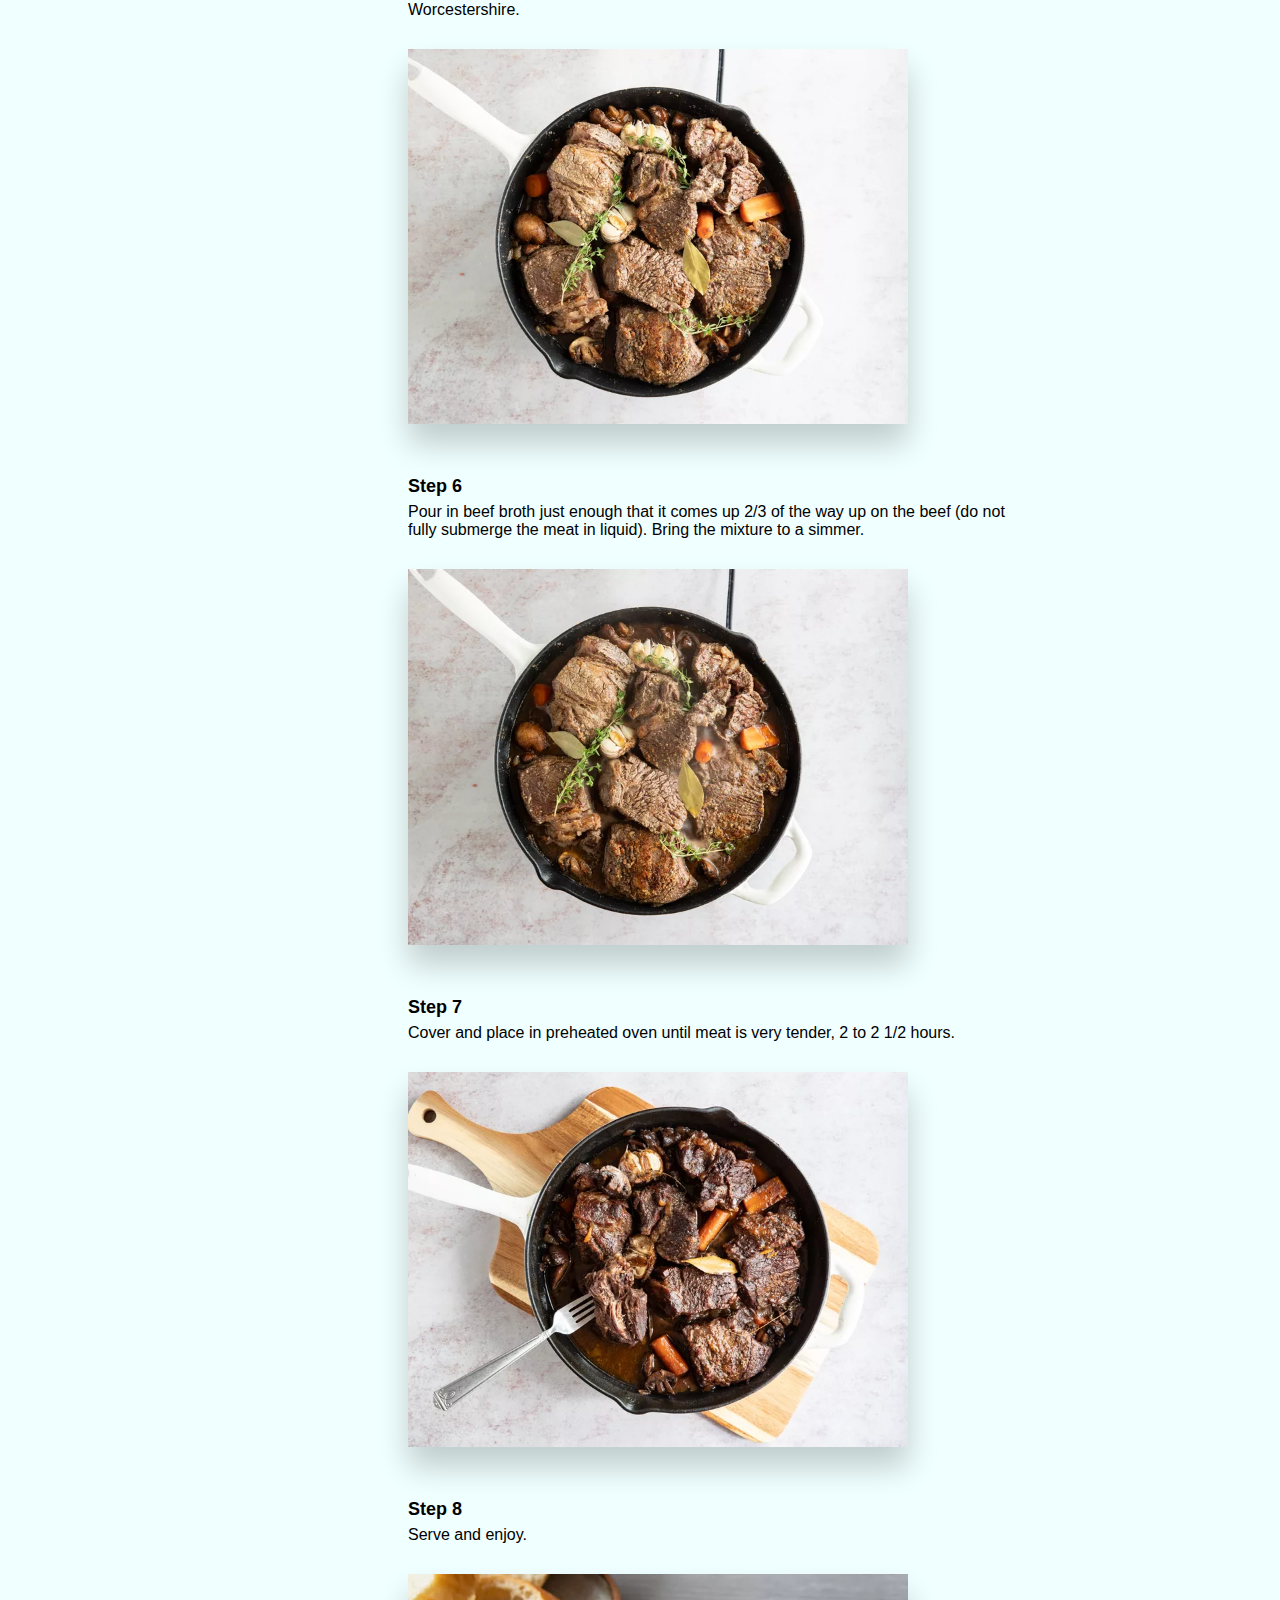
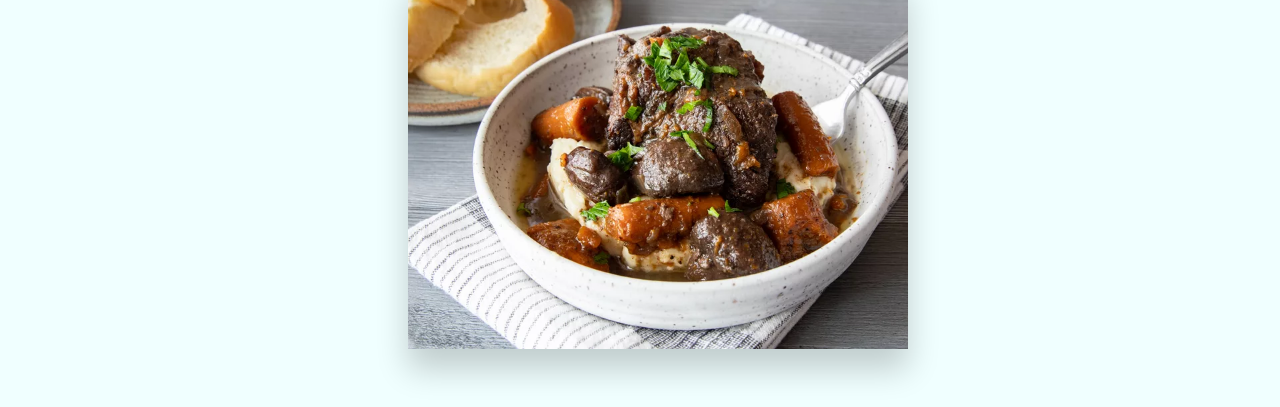
==== commit d32c239e: "final changes to recipe button" ====
--- a/recipes/braisedBeef.html
+++ b/recipes/braisedBeef.html
@@ -10,9 +10,9 @@
 
 <body>
     <div id="intro">
-        <button type="button" id="button"><a href="/index.html">Recipes</a></button>
+        <button type="button" id="button"><a id="button-text" href="../../odin-recipes/index.html">Recipes</a></button>
         <h1>Braised Beef</h1>
-        <img id="main-img" src="/images/beef/braisedbeef.jpg" alt="Braised beef in a pot">
+        <img id="main-img" src="../images/beef/braisedbeef.jpg" alt="Braised beef in a pot">
     </div>
     <div id="description">
         <h2 id="section-title">Description</h2>
@@ -48,7 +48,7 @@
             <li>
                 <p id="step-title">Step 1</p><br>
                 <p id="step-text">Gather all ingredients and preheat the oven to 350 degrees F (175 degrees C).</p>
-                <img id="step-img" src="/images/beef/step1.webp"
+                <img id="step-img" src="../images/beef/step1.webp"
                     alt="a variety of ingredients used in braised beef spread out on top of a kitchen countertop">
             </li>
             <li>
@@ -56,7 +56,7 @@
                 <p id="step-text">Season beef pieces evenly on all sides with 3 1/2 teaspoons salt, 2 teaspoons pepper,
                     and garlic
                     powder.</p>
-                <img id="step-img" src="/images/beef/step2.webp"
+                <img id="step-img" src="../images/beef/step2.webp"
                     alt="large cuts of beef cut into cubes heavily covered in salt and spread over a cutting board">
             </li>
             <li>
@@ -65,7 +65,7 @@
                     cook, undisturbed
                     until it releases easily from the skillet and a golden brown crust has formed, about 4 minutes. Flip
                     pieces and continue to cook until browned on all sides. Remove meat from the pan and set aside.</p>
-                <img id="step-img" src="/images/beef/step3.webp"
+                <img id="step-img" src="../images/beef/step3.webp"
                     alt="large pieces of beef cut into cubes being friend in a cast iron skillet">
             </li>
             <li>
@@ -75,7 +75,7 @@
                     has melted add onion, mushrooms and carrots and cook 5 minutes, stirring often, scraping to release
                     any
                     browned bits from the bottom. Add garlic and cook for 1 minute.</p>
-                <img id="step-img" src="/images/beef/step4.webp"
+                <img id="step-img" src="../images/beef/step4.webp"
                     alt="chopped carrots, mushrooms and onions being sauteed in a cast iron skillet">
             </li>
             <li>
@@ -83,7 +83,7 @@
                 <p id="step-text">Stir in wine and scrape to release any more bits from the pan. Return the meat to the
                     pan, along with any
                     accumulated juices and add thyme, bay leaves and Worcestershire.</p>
-                <img id="step-img" src="/images/beef/step5.webp"
+                <img id="step-img" src="../images/beef/step5.webp"
                     alt="large pieces of beef mixed with chopped carrots, mushrooms and onions topped with sprigs of thyme being cooked in a cast iron skillet">
             </li>
             <li>
@@ -91,19 +91,19 @@
                 <p id="step-text">Pour in beef broth just enough that it comes up 2/3 of the way up on the beef (do not
                     fully submerge the
                     meat in liquid). Bring the mixture to a simmer.</p>
-                <img id="step-img" src="/images/beef/step6.webp"
+                <img id="step-img" src="../images/beef/step6.webp"
                     alt="large pieces of beef mixed with chopped carrots, mushrooms and onions topped with sprigs of thyme being cooked in a cast iron skillet">
             </li>
             <li>
                 <p id="step-title">Step 7</p><br>
                 <p id="step-text">Cover and place in preheated oven until meat is very tender, 2 to 2 1/2 hours.</p>
-                <img id="step-img" src="/images/beef/step7.webp"
+                <img id="step-img" src="../images/beef/step7.webp"
                     alt="braised beef with chopped carrots, mushrooms and onions in a sauce inside of a skillet that is on top of a wooden cutting board">
             </li>
             <li>
                 <p id="step-title">Step 8</p><br>
                 <p id="step-text">Serve and enjoy.</p>
-                <img id="step-img" src="/images/beef/step8.webp" alt="a bowl of braised beef stew">
+                <img id="step-img" src="../images/beef/step8.webp" alt="a bowl of braised beef stew">
             </li>
         </ol>
     </div>
--- a/recipes/braisedbeef.css
+++ b/recipes/braisedbeef.css
@@ -90,4 +90,8 @@
 #button:active {
     box-shadow: none;
     transform: translateY(0);
+}
+#button-text {
+    text-decoration: none;
+    color: azure;
 }